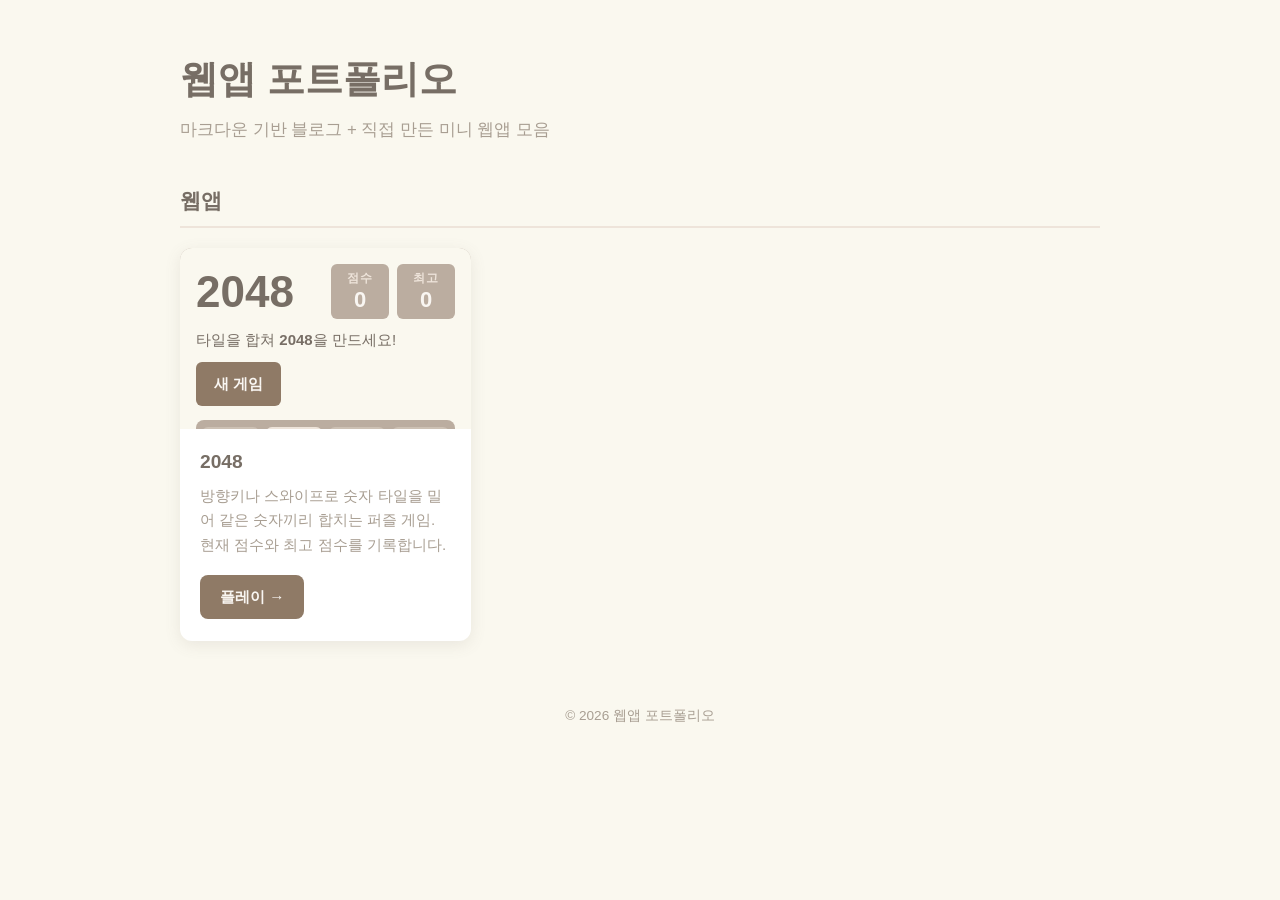
==== index.html @ c90c6920 "Add 2048 game webapp and blog landing page - /apps/2048/: vanilla HTML/CSS/JS 2048 puzzle with score" ====
<!DOCTYPE html>
<html lang="ko">
<head>
  <meta charset="UTF-8" />
  <meta name="viewport" content="width=device-width, initial-scale=1.0" />
  <title>웹앱 포트폴리오</title>
  <style>
    :root {
      --bg: #faf8ef;
      --text: #776e65;
      --muted: #a89e92;
      --card-bg: #ffffff;
      --accent: #8f7a66;
    }
    * { box-sizing: border-box; }
    body {
      margin: 0;
      font-family: -apple-system, BlinkMacSystemFont, "Segoe UI", "Helvetica Neue", Arial, "Apple SD Gothic Neo", "Malgun Gothic", sans-serif;
      background: var(--bg);
      color: var(--text);
      line-height: 1.6;
    }
    .container {
      max-width: 960px;
      margin: 0 auto;
      padding: 48px 20px 80px;
    }
    header h1 {
      font-size: 2.4rem;
      margin: 0 0 8px;
    }
    header p {
      color: var(--muted);
      margin: 0 0 40px;
      font-size: 1.05rem;
    }
    .section-title {
      font-size: 1.3rem;
      margin: 0 0 20px;
      padding-bottom: 8px;
      border-bottom: 2px solid #eee4da;
    }
    .cards {
      display: grid;
      grid-template-columns: repeat(auto-fill, minmax(280px, 1fr));
      gap: 24px;
    }
    .card {
      background: var(--card-bg);
      border-radius: 12px;
      overflow: hidden;
      box-shadow: 0 4px 16px rgba(119, 110, 101, 0.12);
      display: flex;
      flex-direction: column;
      transition: transform 0.18s ease, box-shadow 0.18s ease;
    }
    .card:hover {
      transform: translateY(-4px);
      box-shadow: 0 8px 24px rgba(119, 110, 101, 0.2);
    }
    .card-preview {
      position: relative;
      width: 100%;
      aspect-ratio: 16 / 10;
      background: #bbada0;
      overflow: hidden;
    }
    .card-preview iframe {
      position: absolute;
      top: 0;
      left: 0;
      width: 100%;
      height: 100%;
      border: 0;
      pointer-events: none;
    }
    .card-body {
      padding: 18px 20px 22px;
      display: flex;
      flex-direction: column;
      flex: 1;
    }
    .card-body h3 {
      margin: 0 0 6px;
      font-size: 1.2rem;
    }
    .card-body p {
      margin: 0 0 18px;
      color: var(--muted);
      font-size: 0.95rem;
      flex: 1;
    }
    .card-body a.play {
      align-self: flex-start;
      background: var(--accent);
      color: #f9f6f2;
      text-decoration: none;
      padding: 10px 20px;
      border-radius: 8px;
      font-weight: 700;
      font-size: 0.95rem;
    }
    .card-body a.play:hover { background: #9f8b77; }
    footer {
      margin-top: 64px;
      color: var(--muted);
      font-size: 0.85rem;
      text-align: center;
    }
  </style>
</head>
<body>
  <div class="container">
    <header>
      <h1>웹앱 포트폴리오</h1>
      <p>마크다운 기반 블로그 + 직접 만든 미니 웹앱 모음</p>
    </header>

    <main>
      <h2 class="section-title">웹앱</h2>
      <div class="cards">

        <!-- 2048 -->
        <article class="card">
          <div class="card-preview">
            <iframe src="apps/2048/index.html" title="2048 게임 미리보기" scrolling="no" tabindex="-1"></iframe>
          </div>
          <div class="card-body">
            <h3>2048</h3>
            <p>방향키나 스와이프로 숫자 타일을 밀어 같은 숫자끼리 합치는 퍼즐 게임. 현재 점수와 최고 점수를 기록합니다.</p>
            <a class="play" href="apps/2048/index.html">플레이 &rarr;</a>
          </div>
        </article>

      </div>
    </main>

    <footer>
      © 2026 웹앱 포트폴리오
    </footer>
  </div>
</body>
</html>
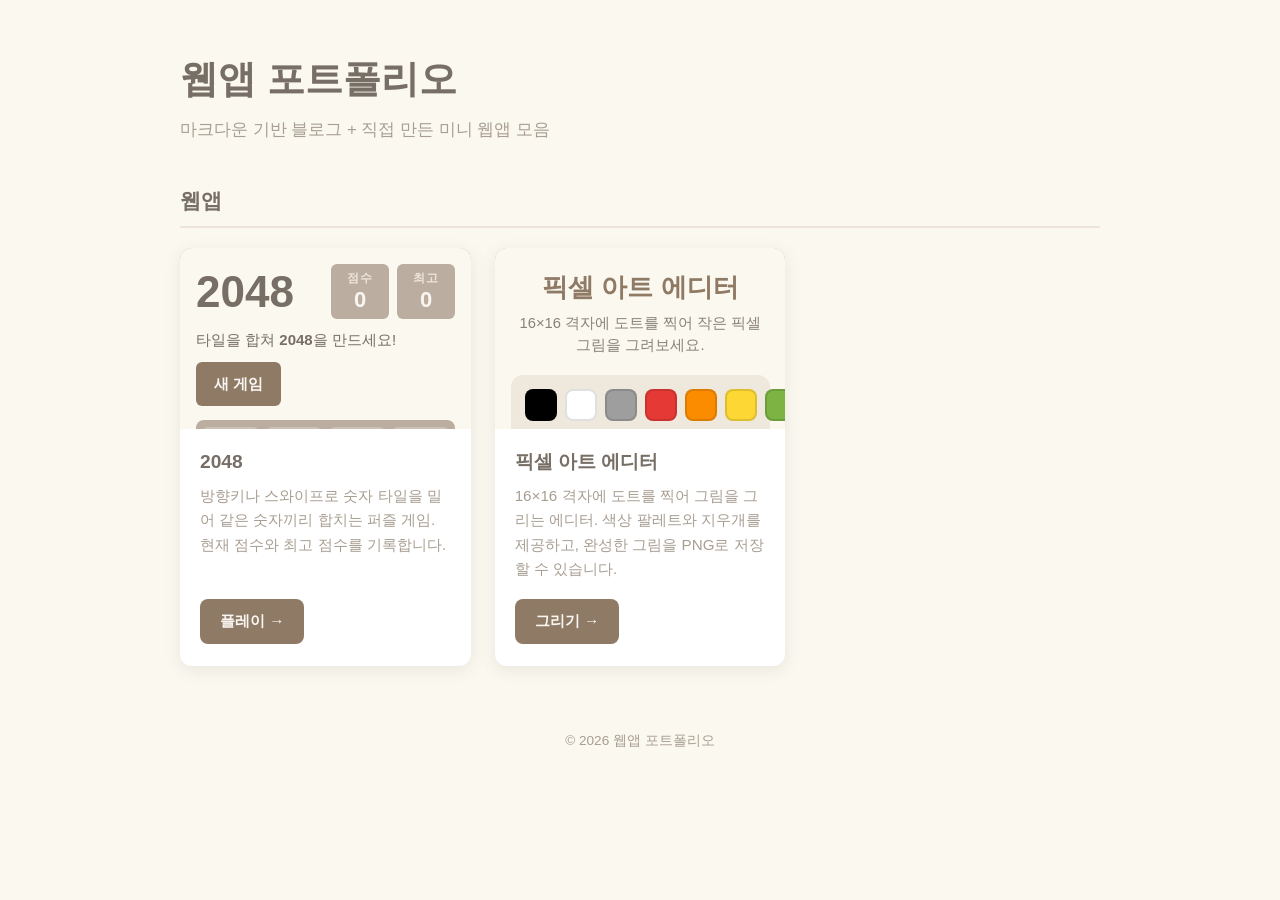
==== commit 20cf751f: "Add pixel art editor webapp - /apps/pixel-art/: 16x16 dot grid editor, vanilla HTML/CSS/JS - Color p" ====
--- a/index.html
+++ b/index.html
@@ -132,6 +132,18 @@
           </div>
         </article>
 
+        <!-- 픽셀 아트 에디터 -->
+        <article class="card">
+          <div class="card-preview">
+            <iframe src="apps/pixel-art/index.html" title="픽셀 아트 에디터 미리보기" scrolling="no" tabindex="-1"></iframe>
+          </div>
+          <div class="card-body">
+            <h3>픽셀 아트 에디터</h3>
+            <p>16×16 격자에 도트를 찍어 그림을 그리는 에디터. 색상 팔레트와 지우개를 제공하고, 완성한 그림을 PNG로 저장할 수 있습니다.</p>
+            <a class="play" href="apps/pixel-art/index.html">그리기 &rarr;</a>
+          </div>
+        </article>
+
       </div>
     </main>
 
